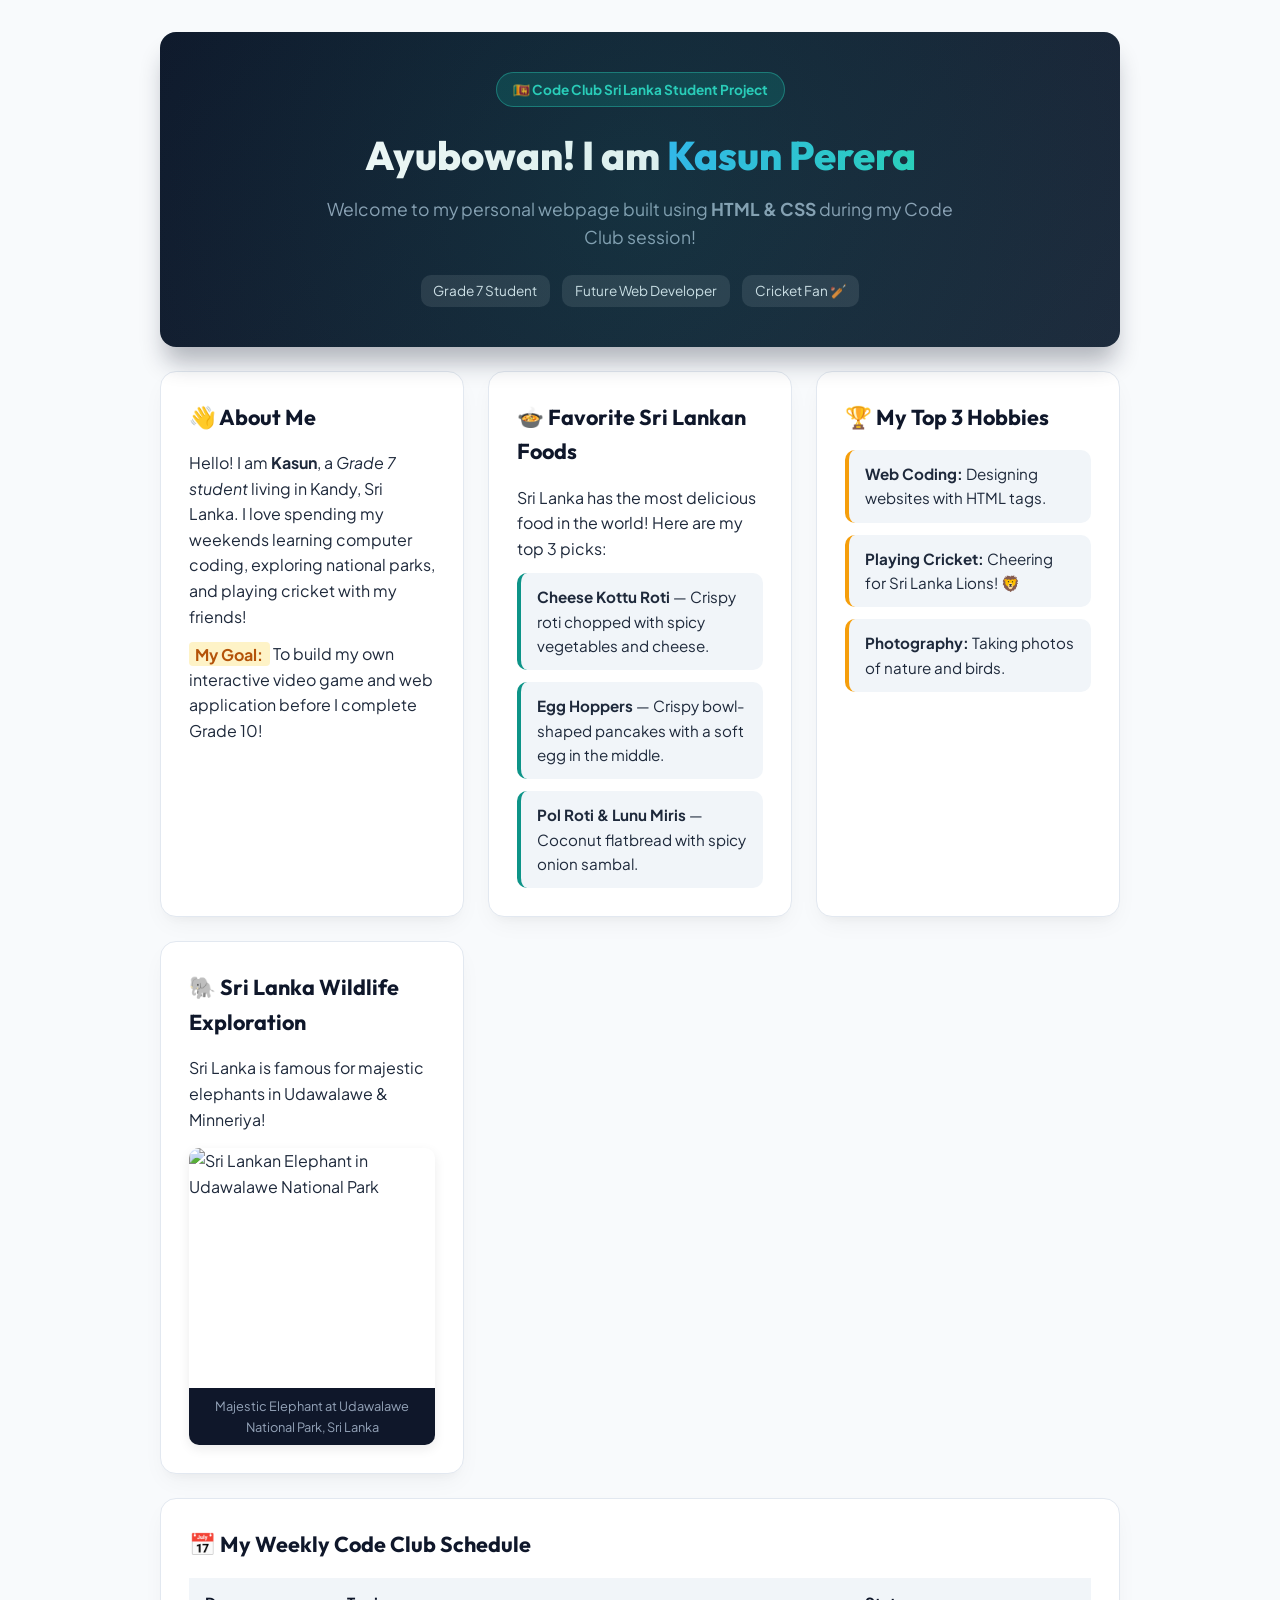
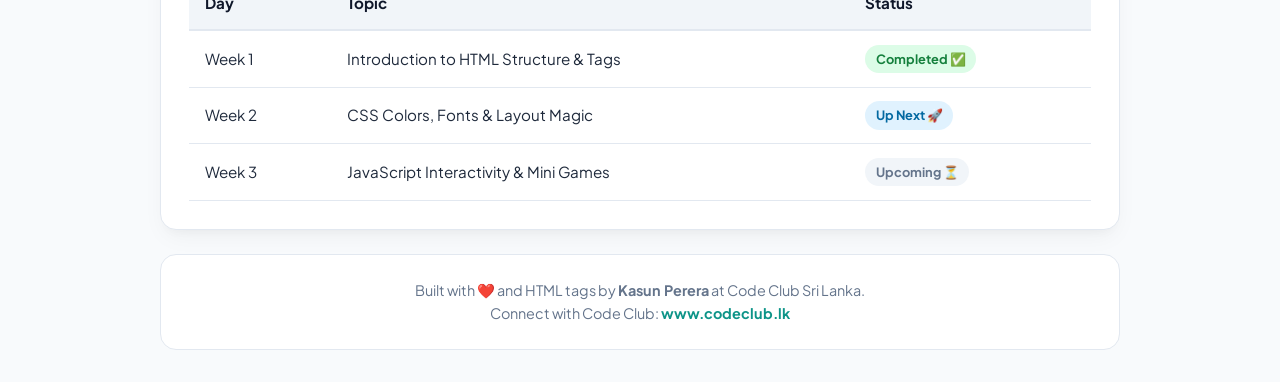
==== 5.html-workshop-grade-5-8/solution-kit/index.html @ b4f4388d "Add Online Safety Workshop materials for Grade 5-8 students - Create README.md for workshop overview" ====
<!DOCTYPE html>
<html lang="en">
<head>
    <meta charset="UTF-8">
    <meta name="viewport" content="width=device-width, initial-scale=1.0">
    <title>Kasun's Sri Lanka Web Adventure | Code Club</title>
    <link rel="stylesheet" href="style.css">
    <link rel="preconnect" href="https://fonts.googleapis.com">
    <link rel="preconnect" href="https://fonts.gstatic.com" crossorigin>
    <link href="https://fonts.googleapis.com/css2?family=Outfit:wght@400;600;800&family=Plus+Jakarta+Sans:wght@400;500;700&display=swap" rel="stylesheet">
</head>
<body>

    <div class="container">
        <!-- Hero Header -->
        <header class="hero-card">
            <span class="badge">🇱🇰 Code Club Sri Lanka Student Project</span>
            <h1>Ayubowan! I am <span class="highlight-text">Kasun Perera</span></h1>
            <p class="subtitle">Welcome to my personal webpage built using <b>HTML & CSS</b> during my Code Club session!</p>
            <div class="hero-tags">
                <span class="tag">Grade 7 Student</span>
                <span class="tag">Future Web Developer</span>
                <span class="tag">Cricket Fan 🏏</span>
            </div>
        </header>

        <!-- Main Content Layout -->
        <main class="grid-layout">
            
            <!-- About Me Card -->
            <section class="card">
                <h2>👋 About Me</h2>
                <p>Hello! I am <b>Kasun</b>, a <i>Grade 7 student</i> living in Kandy, Sri Lanka. I love spending my weekends learning computer coding, exploring national parks, and playing cricket with my friends!</p>
                <p><mark>My Goal:</mark> To build my own interactive video game and web application before I complete Grade 10!</p>
            </section>

            <!-- Sri Lankan Delights Card -->
            <section class="card">
                <h2>🍲 Favorite Sri Lankan Foods</h2>
                <p>Sri Lanka has the most delicious food in the world! Here are my top 3 picks:</p>
                <ul class="styled-list">
                    <li><b>Cheese Kottu Roti</b> — Crispy roti chopped with spicy vegetables and cheese.</li>
                    <li><b>Egg Hoppers</b> — Crispy bowl-shaped pancakes with a soft egg in the middle.</li>
                    <li><b>Pol Roti & Lunu Miris</b> — Coconut flatbread with spicy onion sambal.</li>
                </ul>
            </section>

            <!-- Top Hobbies Card -->
            <section class="card">
                <h2>🏆 My Top 3 Hobbies</h2>
                <ol class="styled-list number-list">
                    <li><b>Web Coding:</b> Designing websites with HTML tags.</li>
                    <li><b>Playing Cricket:</b> Cheering for Sri Lanka Lions! 🦁</li>
                    <li><b>Photography:</b> Taking photos of nature and birds.</li>
                </ol>
            </section>

            <!-- Wildlife Showcase Card -->
            <section class="card media-card">
                <h2>🐘 Sri Lanka Wildlife Exploration</h2>
                <p>Sri Lanka is famous for majestic elephants in Udawalawe & Minneriya!</p>
                <div class="image-wrapper">
                    <img src="https://images.unsplash.com/photo-1546708973-b339540b5162?w=800" alt="Sri Lankan Elephant in Udawalawe National Park" width="100%">
                    <span class="caption">Majestic Elephant at Udawalawe National Park, Sri Lanka</span>
                </div>
            </section>

            <!-- Quick Table Card -->
            <section class="card full-width">
                <h2>📅 My Weekly Code Club Schedule</h2>
                <div class="table-container">
                    <table>
                        <thead>
                            <tr>
                                <th>Day</th>
                                <th>Topic</th>
                                <th>Status</th>
                            </tr>
                        </thead>
                        <tbody>
                            <tr>
                                <td>Week 1</td>
                                <td>Introduction to HTML Structure & Tags</td>
                                <td><span class="status-badge completed">Completed ✅</span></td>
                            </tr>
                            <tr>
                                <td>Week 2</td>
                                <td>CSS Colors, Fonts & Layout Magic</td>
                                <td><span class="status-badge next">Up Next 🚀</span></td>
                            </tr>
                            <tr>
                                <td>Week 3</td>
                                <td>JavaScript Interactivity & Mini Games</td>
                                <td><span class="status-badge upcoming">Upcoming ⏳</span></td>
                            </tr>
                        </tbody>
                    </table>
                </div>
            </section>

        </main>

        <!-- Footer -->
        <footer class="footer-card">
            <p>Built with ❤️ and HTML tags by <b>Kasun Perera</b> at Code Club Sri Lanka.</p>
            <p>Connect with Code Club: <a href="https://www.codeclub.lk" target="_blank" class="footer-link">www.codeclub.lk</a></p>
        </footer>
    </div>

</body>
</html>
---- 5.html-workshop-grade-5-8/solution-kit/style.css ----
/* ==========================================================================
   Code Club Sri Lanka - Model Project Stylesheet
   ========================================================================== */

:root {
    --primary: #0d9488;
    --primary-hover: #0f766e;
    --accent: #f59e0b;
    --accent-light: #fef3c7;
    --dark-bg: #0f172a;
    --card-bg: #ffffff;
    --text-main: #1e293b;
    --text-muted: #64748b;
    --border-color: #e2e8f0;
    --radius-lg: 16px;
    --radius-md: 10px;
    --shadow: 0 10px 25px -5px rgba(0, 0, 0, 0.05), 0 8px 10px -6px rgba(0, 0, 0, 0.03);
    --shadow-hover: 0 20px 30px -10px rgba(13, 148, 136, 0.15);
}

* {
    box-sizing: border-box;
    margin: 0;
    padding: 0;
}

body {
    font-family: 'Plus Jakarta Sans', sans-serif;
    background-color: #f8fafc;
    color: var(--text-main);
    line-height: 1.6;
    padding: 2rem 1rem;
}

.container {
    max-width: 960px;
    margin: 0 auto;
    display: flex;
    flex-direction: column;
    gap: 1.5rem;
}

/* Hero Header */
.hero-card {
    background: linear-gradient(135deg, #0f172a 0%, #1e293b 100%);
    color: #ffffff;
    padding: 2.5rem 2rem;
    border-radius: var(--radius-lg);
    box-shadow: 0 20px 25px -5px rgba(15, 23, 42, 0.3);
    text-align: center;
    position: relative;
    overflow: hidden;
}

.hero-card::before {
    content: '';
    position: absolute;
    top: -50%;
    left: -50%;
    width: 200%;
    height: 200%;
    background: radial-gradient(circle, rgba(13, 148, 136, 0.15) 0%, transparent 60%);
    pointer-events: none;
}

.badge {
    display: inline-block;
    background-color: rgba(13, 148, 136, 0.25);
    color: #2dd4bf;
    border: 1px solid rgba(45, 212, 191, 0.4);
    font-size: 0.85rem;
    font-weight: 700;
    padding: 0.35rem 1rem;
    border-radius: 50px;
    margin-bottom: 1rem;
}

.hero-card h1 {
    font-family: 'Outfit', sans-serif;
    font-size: 2.5rem;
    font-weight: 800;
    margin-bottom: 0.5rem;
}

.highlight-text {
    color: #38bdf8;
    background: linear-gradient(90deg, #38bdf8, #2dd4bf);
    -webkit-background-clip: text;
    -webkit-text-fill-color: transparent;
}

.subtitle {
    color: #94a3b8;
    font-size: 1.1rem;
    max-width: 650px;
    margin: 0 auto 1.5rem auto;
}

.hero-tags {
    display: flex;
    justify-content: center;
    gap: 0.75rem;
    flex-wrap: wrap;
}

.tag {
    background-color: rgba(255, 255, 255, 0.1);
    color: #e2e8f0;
    padding: 0.3rem 0.8rem;
    border-radius: var(--radius-md);
    font-size: 0.85rem;
}

/* Grid Layout */
.grid-layout {
    display: grid;
    grid-template-columns: repeat(auto-fit, minmax(300px, 1fr));
    gap: 1.5rem;
}

/* Cards */
.card {
    background-color: var(--card-bg);
    border: 1px solid var(--border-color);
    border-radius: var(--radius-lg);
    padding: 1.75rem;
    box-shadow: var(--shadow);
    transition: transform 0.25s ease, box-shadow 0.25s ease;
}

.card:hover {
    transform: translateY(-4px);
    box-shadow: var(--shadow-hover);
}

.card.full-width {
    grid-column: 1 / -1;
}

.card h2 {
    font-family: 'Outfit', sans-serif;
    font-size: 1.35rem;
    color: var(--dark-bg);
    margin-bottom: 1rem;
    display: flex;
    align-items: center;
    gap: 0.5rem;
}

.card p {
    color: var(--text-main);
    margin-bottom: 0.75rem;
}

mark {
    background-color: var(--accent-light);
    color: #b45309;
    font-weight: 700;
    padding: 0.1rem 0.4rem;
    border-radius: 4px;
}

/* Lists */
.styled-list {
    list-style: none;
    display: flex;
    flex-direction: column;
    gap: 0.75rem;
    margin-top: 0.75rem;
}

.styled-list li {
    background-color: #f1f5f9;
    padding: 0.75rem 1rem;
    border-radius: var(--radius-md);
    border-left: 4px solid var(--primary);
    font-size: 0.95rem;
}

.number-list {
    counter-reset: custom-counter;
}

.number-list li {
    counter-increment: custom-counter;
    border-left: 4px solid var(--accent);
}

/* Media Card */
.image-wrapper {
    margin-top: 1rem;
    border-radius: var(--radius-md);
    overflow: hidden;
    box-shadow: 0 4px 12px rgba(0, 0, 0, 0.08);
}

.image-wrapper img {
    display: block;
    width: 100%;
    height: 240px;
    object-fit: cover;
    transition: transform 0.3s ease;
}

.image-wrapper img:hover {
    transform: scale(1.03);
}

.caption {
    display: block;
    background-color: #0f172a;
    color: #94a3b8;
    font-size: 0.8rem;
    padding: 0.5rem 1rem;
    text-align: center;
}

/* Tables */
.table-container {
    overflow-x: auto;
    margin-top: 1rem;
}

table {
    width: 100%;
    border-collapse: collapse;
    text-align: left;
    font-size: 0.95rem;
}

th {
    background-color: #f1f5f9;
    color: var(--dark-bg);
    padding: 0.85rem 1rem;
    font-weight: 700;
    border-bottom: 2px solid var(--border-color);
}

td {
    padding: 0.85rem 1rem;
    border-bottom: 1px solid var(--border-color);
}

.status-badge {
    display: inline-block;
    padding: 0.25rem 0.65rem;
    border-radius: 50px;
    font-size: 0.8rem;
    font-weight: 700;
}

.status-badge.completed {
    background-color: #dcfce7;
    color: #15803d;
}

.status-badge.next {
    background-color: #e0f2fe;
    color: #0369a1;
}

.status-badge.upcoming {
    background-color: #f1f5f9;
    color: #64748b;
}

/* Footer Card */
.footer-card {
    background-color: #ffffff;
    border: 1px solid var(--border-color);
    border-radius: var(--radius-lg);
    padding: 1.5rem;
    text-align: center;
    color: var(--text-muted);
    font-size: 0.9rem;
}

.footer-link {
    color: var(--primary);
    font-weight: 700;
    text-decoration: none;
}

.footer-link:hover {
    text-decoration: underline;
}

/* Mobile Responsive */
@media (max-width: 640px) {
    .hero-card h1 {
        font-size: 1.8rem;
    }
    .hero-card {
        padding: 1.75rem 1.25rem;
    }
    .grid-layout {
        grid-template-columns: 1fr;
    }
}
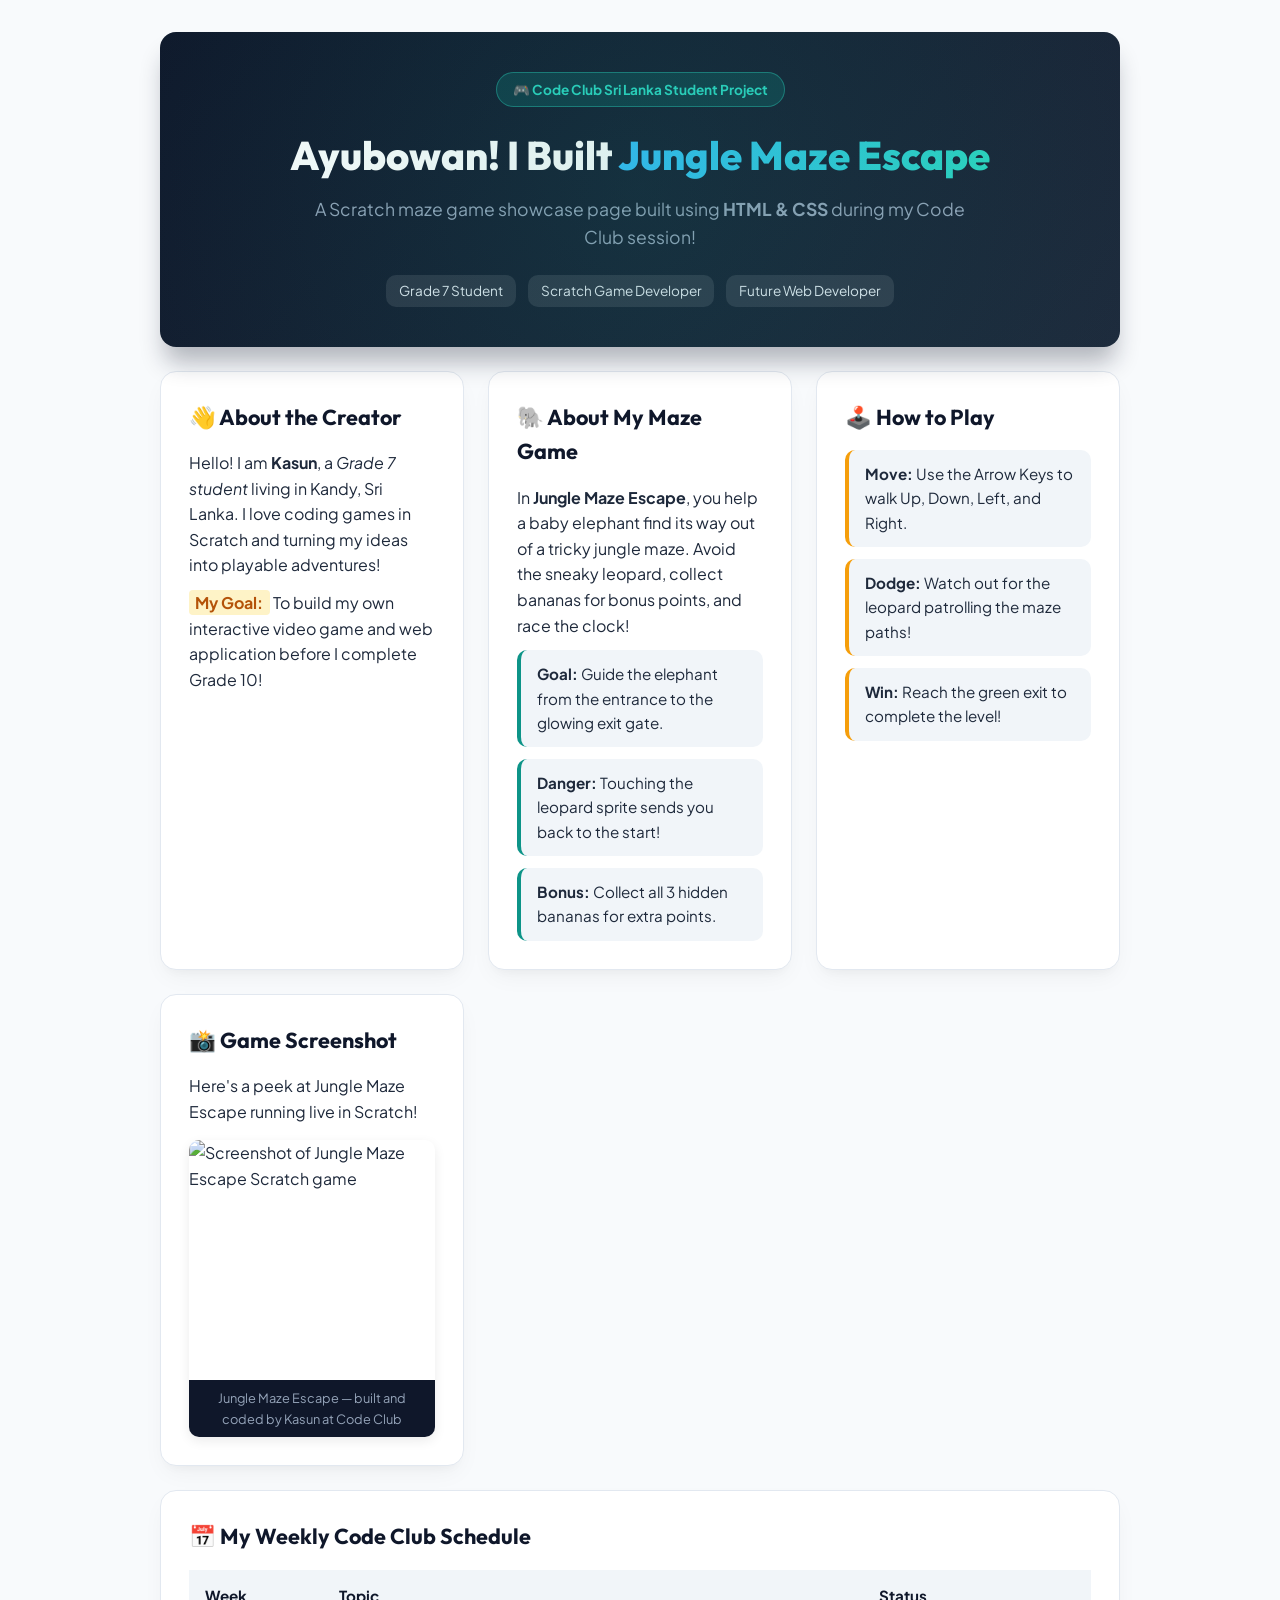
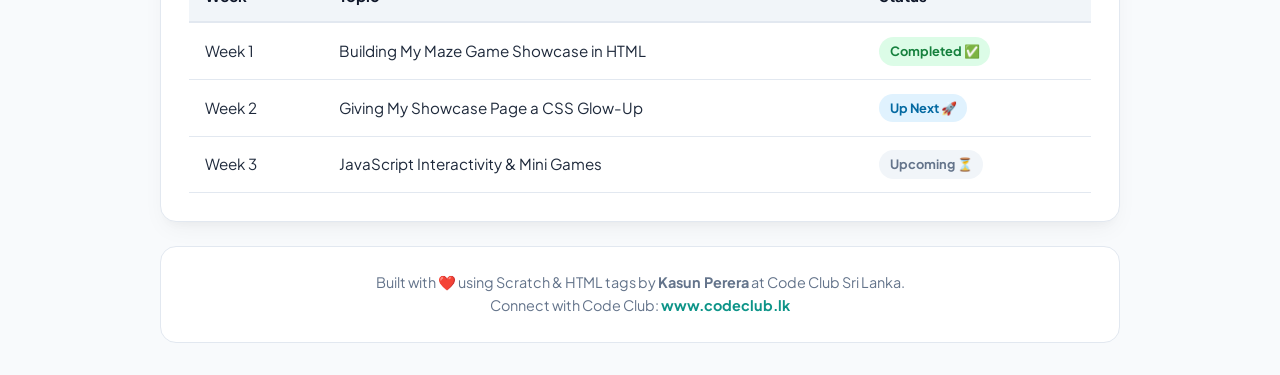
==== commit 2f0a7f4f: "Refactor HTML and CSS workshop content to focus on "Scratch Maze Game Showcase" project; update less" ====
--- a/5.html-workshop-grade-5-8/solution-kit/index.html
+++ b/5.html-workshop-grade-5-8/solution-kit/index.html
@@ -3,7 +3,7 @@
 <head>
     <meta charset="UTF-8">
     <meta name="viewport" content="width=device-width, initial-scale=1.0">
-    <title>Kasun's Sri Lanka Web Adventure | Code Club</title>
+    <title>Kasun's Jungle Maze Escape | Code Club</title>
     <link rel="stylesheet" href="style.css">
     <link rel="preconnect" href="https://fonts.googleapis.com">
     <link rel="preconnect" href="https://fonts.gstatic.com" crossorigin>
@@ -14,54 +14,54 @@
     <div class="container">
         <!-- Hero Header -->
         <header class="hero-card">
-            <span class="badge">🇱🇰 Code Club Sri Lanka Student Project</span>
-            <h1>Ayubowan! I am <span class="highlight-text">Kasun Perera</span></h1>
-            <p class="subtitle">Welcome to my personal webpage built using <b>HTML & CSS</b> during my Code Club session!</p>
+            <span class="badge">🎮 Code Club Sri Lanka Student Project</span>
+            <h1>Ayubowan! I Built <span class="highlight-text">Jungle Maze Escape</span></h1>
+            <p class="subtitle">A Scratch maze game showcase page built using <b>HTML &amp; CSS</b> during my Code Club session!</p>
             <div class="hero-tags">
                 <span class="tag">Grade 7 Student</span>
+                <span class="tag">Scratch Game Developer</span>
                 <span class="tag">Future Web Developer</span>
-                <span class="tag">Cricket Fan 🏏</span>
             </div>
         </header>
 
         <!-- Main Content Layout -->
         <main class="grid-layout">
-            
-            <!-- About Me Card -->
+
+            <!-- About the Creator Card -->
             <section class="card">
-                <h2>👋 About Me</h2>
-                <p>Hello! I am <b>Kasun</b>, a <i>Grade 7 student</i> living in Kandy, Sri Lanka. I love spending my weekends learning computer coding, exploring national parks, and playing cricket with my friends!</p>
+                <h2>👋 About the Creator</h2>
+                <p>Hello! I am <b>Kasun</b>, a <i>Grade 7 student</i> living in Kandy, Sri Lanka. I love coding games in Scratch and turning my ideas into playable adventures!</p>
                 <p><mark>My Goal:</mark> To build my own interactive video game and web application before I complete Grade 10!</p>
             </section>
 
-            <!-- Sri Lankan Delights Card -->
+            <!-- About the Game Card -->
             <section class="card">
-                <h2>🍲 Favorite Sri Lankan Foods</h2>
-                <p>Sri Lanka has the most delicious food in the world! Here are my top 3 picks:</p>
+                <h2>🐘 About My Maze Game</h2>
+                <p>In <b>Jungle Maze Escape</b>, you help a baby elephant find its way out of a tricky jungle maze. Avoid the sneaky leopard, collect bananas for bonus points, and race the clock!</p>
                 <ul class="styled-list">
-                    <li><b>Cheese Kottu Roti</b> — Crispy roti chopped with spicy vegetables and cheese.</li>
-                    <li><b>Egg Hoppers</b> — Crispy bowl-shaped pancakes with a soft egg in the middle.</li>
-                    <li><b>Pol Roti & Lunu Miris</b> — Coconut flatbread with spicy onion sambal.</li>
+                    <li><b>Goal:</b> Guide the elephant from the entrance to the glowing exit gate.</li>
+                    <li><b>Danger:</b> Touching the leopard sprite sends you back to the start!</li>
+                    <li><b>Bonus:</b> Collect all 3 hidden bananas for extra points.</li>
                 </ul>
             </section>
 
-            <!-- Top Hobbies Card -->
+            <!-- How to Play Card -->
             <section class="card">
-                <h2>🏆 My Top 3 Hobbies</h2>
+                <h2>🕹️ How to Play</h2>
                 <ol class="styled-list number-list">
-                    <li><b>Web Coding:</b> Designing websites with HTML tags.</li>
-                    <li><b>Playing Cricket:</b> Cheering for Sri Lanka Lions! 🦁</li>
-                    <li><b>Photography:</b> Taking photos of nature and birds.</li>
+                    <li><b>Move:</b> Use the Arrow Keys to walk Up, Down, Left, and Right.</li>
+                    <li><b>Dodge:</b> Watch out for the leopard patrolling the maze paths!</li>
+                    <li><b>Win:</b> Reach the green exit to complete the level!</li>
                 </ol>
             </section>
 
-            <!-- Wildlife Showcase Card -->
+            <!-- Game Screenshot Showcase Card -->
             <section class="card media-card">
-                <h2>🐘 Sri Lanka Wildlife Exploration</h2>
-                <p>Sri Lanka is famous for majestic elephants in Udawalawe & Minneriya!</p>
+                <h2>📸 Game Screenshot</h2>
+                <p>Here's a peek at Jungle Maze Escape running live in Scratch!</p>
                 <div class="image-wrapper">
-                    <img src="https://images.unsplash.com/photo-1546708973-b339540b5162?w=800" alt="Sri Lankan Elephant in Udawalawe National Park" width="100%">
-                    <span class="caption">Majestic Elephant at Udawalawe National Park, Sri Lanka</span>
+                    <img src="https://images.unsplash.com/photo-1519669417670-68775a50919b?w=800" alt="Screenshot of Jungle Maze Escape Scratch game" width="100%">
+                    <span class="caption">Jungle Maze Escape — built and coded by Kasun at Code Club</span>
                 </div>
             </section>
 
@@ -72,7 +72,7 @@
                     <table>
                         <thead>
                             <tr>
-                                <th>Day</th>
+                                <th>Week</th>
                                 <th>Topic</th>
                                 <th>Status</th>
                             </tr>
@@ -80,12 +80,12 @@
                         <tbody>
                             <tr>
                                 <td>Week 1</td>
-                                <td>Introduction to HTML Structure & Tags</td>
+                                <td>Building My Maze Game Showcase in HTML</td>
                                 <td><span class="status-badge completed">Completed ✅</span></td>
                             </tr>
                             <tr>
                                 <td>Week 2</td>
-                                <td>CSS Colors, Fonts & Layout Magic</td>
+                                <td>Giving My Showcase Page a CSS Glow-Up</td>
                                 <td><span class="status-badge next">Up Next 🚀</span></td>
                             </tr>
                             <tr>
@@ -102,7 +102,7 @@
 
         <!-- Footer -->
         <footer class="footer-card">
-            <p>Built with ❤️ and HTML tags by <b>Kasun Perera</b> at Code Club Sri Lanka.</p>
+            <p>Built with ❤️ using Scratch &amp; HTML tags by <b>Kasun Perera</b> at Code Club Sri Lanka.</p>
             <p>Connect with Code Club: <a href="https://www.codeclub.lk" target="_blank" class="footer-link">www.codeclub.lk</a></p>
         </footer>
     </div>
